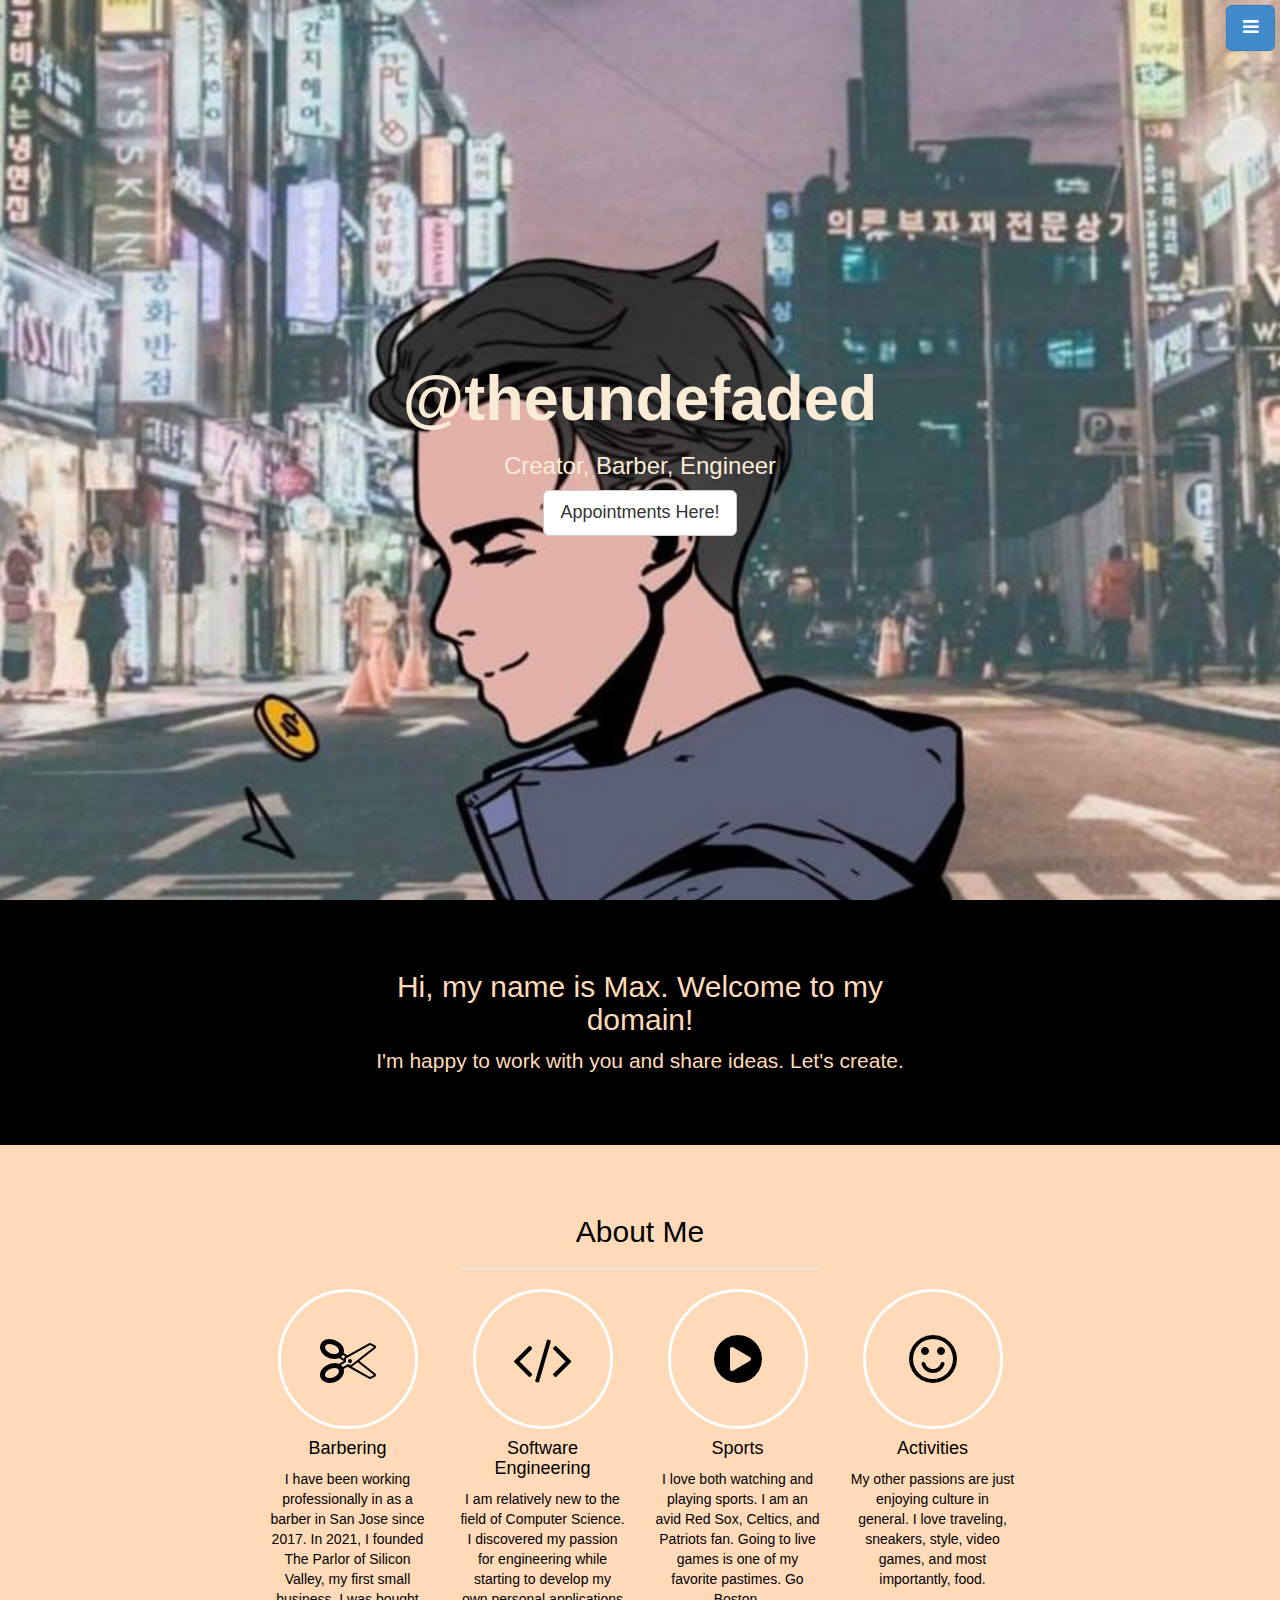
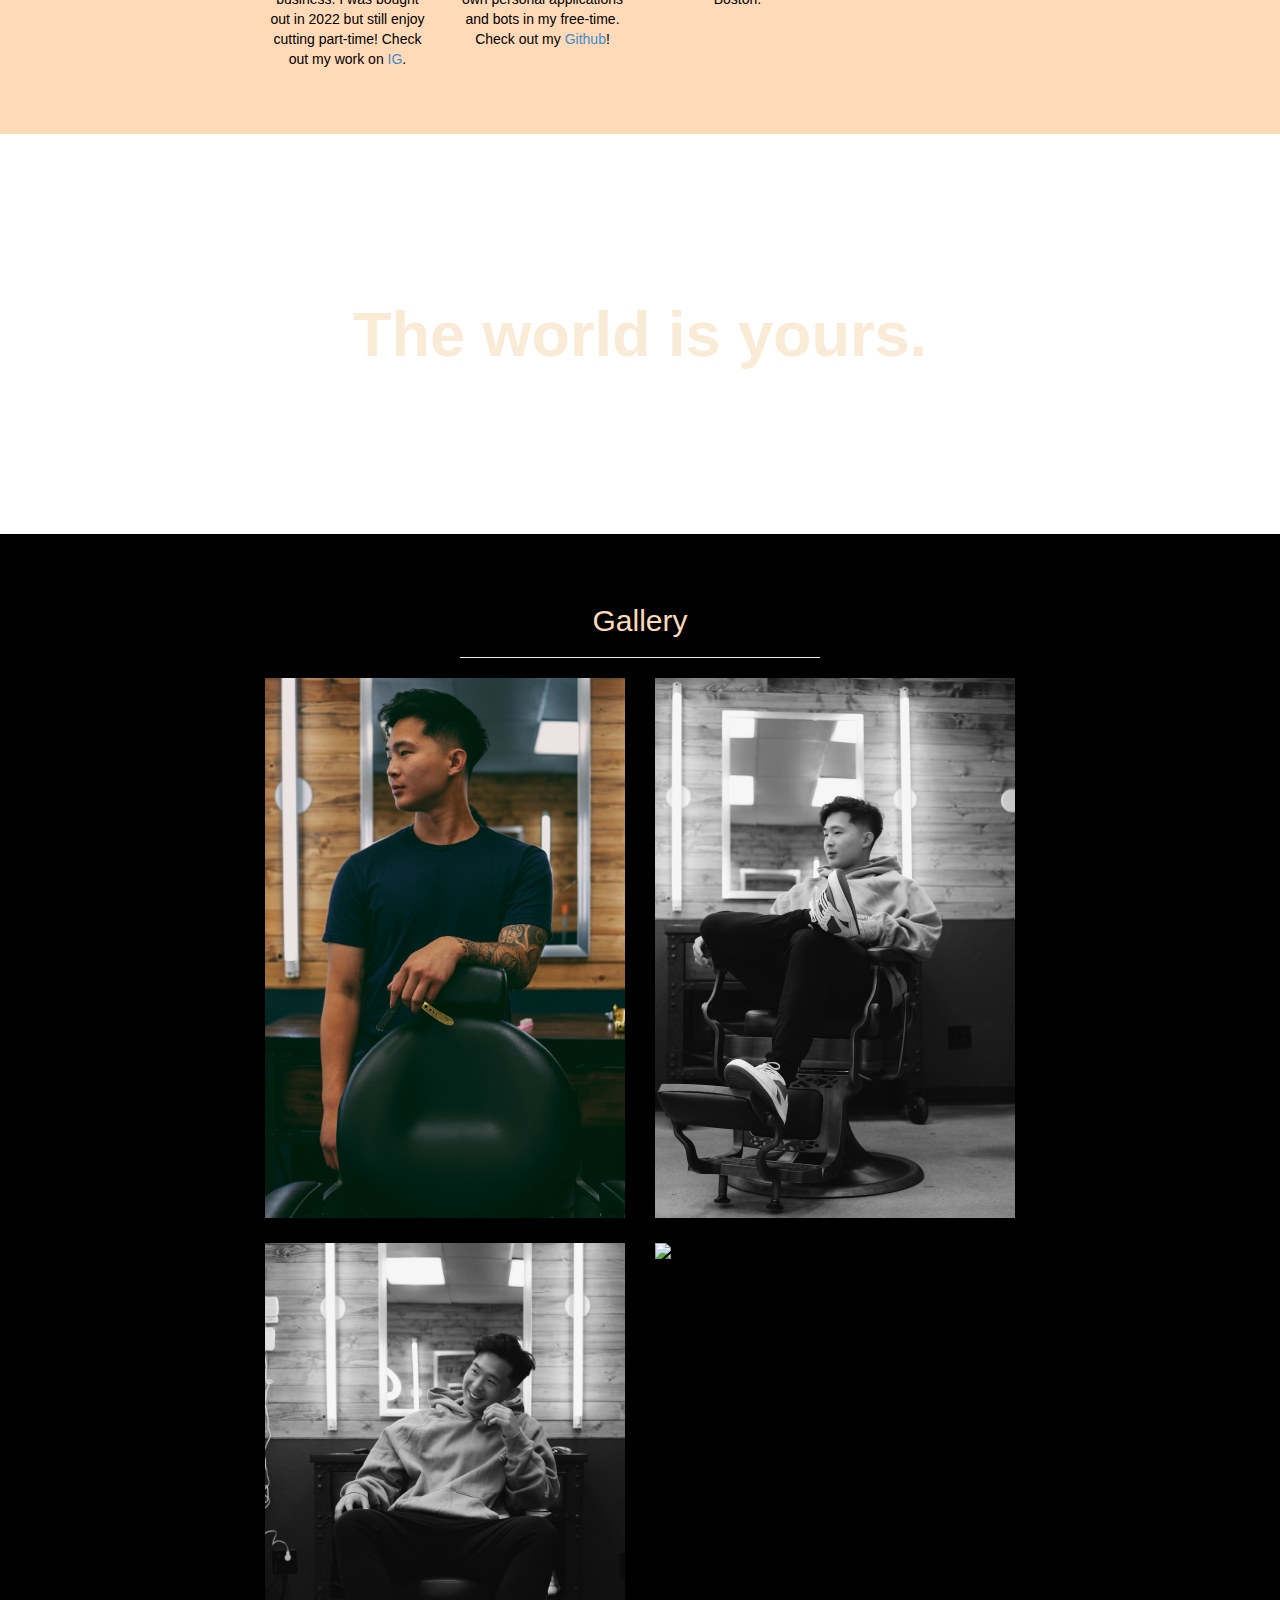
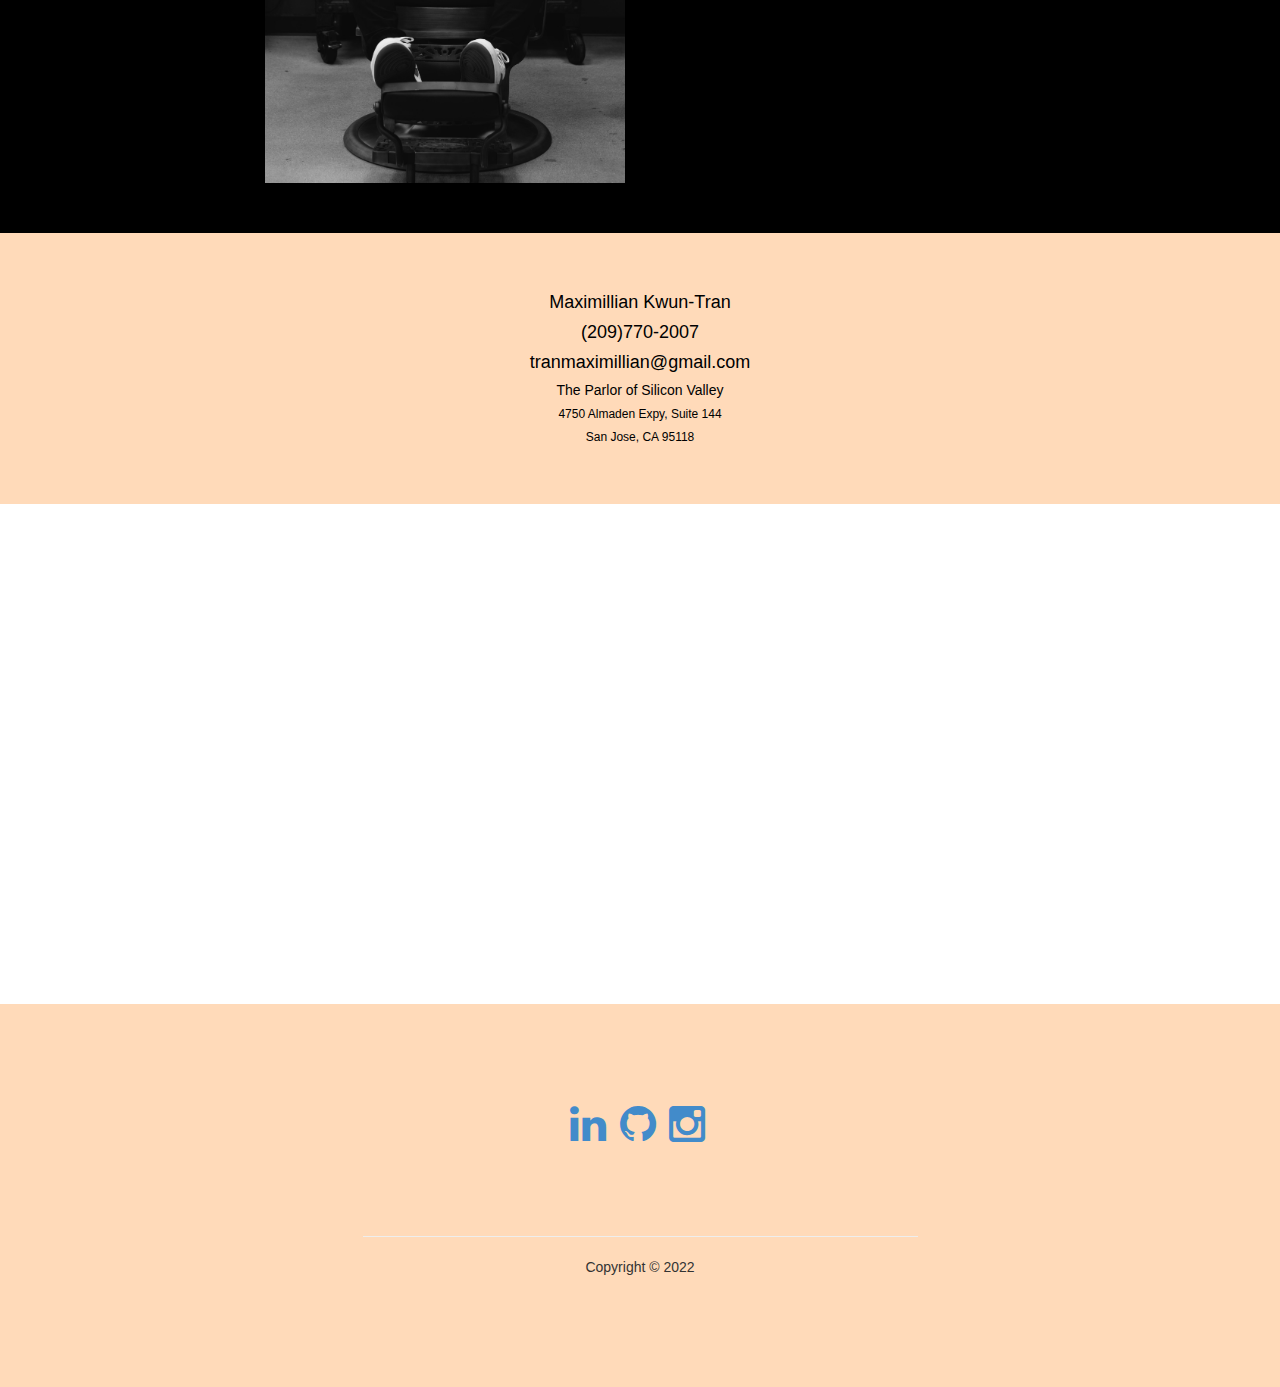
==== index.html @ 1ed0042c "Add files via upload" ====
<!DOCTYPE html>
<html lang="en">
  <head>
    <meta charset="utf-8">
    <meta name="viewport" content="width=device-width, initial-scale=1.0">
    <meta name="description" content="">
    <meta name="author" content="">

    <title>Maximillian Kwun-Tran</title>

    <link href="css/bootstrap.css" rel="stylesheet">
    <link href="css/website.css" rel="stylesheet">
    <link href="font-awesome/css/font-awesome.min.css" rel="stylesheet">

  </head>

  <body>

    <!-- Side Menu -->
    <a id="menu-toggle" href="#" class="btn btn-primary btn-lg toggle"><i class="fa fa-bars"></i></a>
    <div id="sidebar-wrapper">
      <ul class="sidebar-nav">
        <a id="menu-close" href="#" class="btn btn-default btn-lg pull-right toggle"><i class="fa fa-times"></i></a>
        <li class="sidebar-brand"><a href="http://startbootstrap.com">Hello!</a></li>
        <li><a href="#top">Home</a></li>
        <li><a href="#intro">Intro</a></li>
        <li><a href="#about">About Me</a></li>
        <li><a href="#gallery">Gallery</a></li>
        <li><a href="#contact">Contact</a></li>
      </ul>
    </div>
    <!-- /Side Menu -->
  
    <!-- Full Page Image Header Area -->
    <div id="top" class="header">
      <div class="vert-text">
        <h1>@theundefaded</h1>
        <h3> Creator, Barber, Engineer</h3>
        <a href="https://getsqr.co/maximillian-1" class="btn btn-default btn-lg">Appointments Here!</a>
      </div>
    </div>
    <!-- /Full Page Image Header Area -->
  
    <!-- Intro -->
    <div id="intro" class="intro">
      <div class="container">
        <div class="row">
          <div class="col-md-6 col-md-offset-3 text-center">
            <h2>Hi, my name is Max. Welcome to my domain!</h2>
            <p class="lead"> I'm happy to work with you and share ideas. Let's create.</p>
          </div>
        </div>
      </div>
    </div>
    <!-- /Intro -->
  
    <!-- About Me -->
    <div id="about" class="about">
      <div class="container">
        <div class="row">
          <div class="col-md-4 col-md-offset-4 text-center">
            <h2>About Me</h2>
            <hr>
          </div>
        </div>
        <div class="row">
          <div class="col-md-2 col-md-offset-2 text-center">
            <div class="about-item">
              <i class="about-icon fa fa-scissors"></i>
              <h4>Barbering</h4>
              <p>I have been working professionally in as a barber in San Jose since 2017. In 2021, I founded The Parlor of Silicon Valley, my first small business. I was bought out in 2022 but still enjoy cutting part-time! Check out my work on <a href="https://www.instagram.com/theundefaded/">IG</a>.</p>
            </div>
          </div>
          <div class="col-md-2 text-center">
            <div class="about-item">
              <i class="about-icon fa fa-code"></i>
              <h4>Software Engineering</h4>
              <p>I am relatively new to the field of Computer Science. I discovered my passion for engineering while starting to develop my own personal applications and bots in my free-time. Check out my <a href="https://github.com/Max-The-Creator">Github</a>!</p>
            </div>
          </div>
          <div class="col-md-2 text-center">
            <div class="about-item">
              <i class="about-icon fa fa-play-circle"></i>
              <h4>Sports</h4>
              <p>I love both watching and playing sports. I am an avid Red Sox, Celtics, and Patriots fan. Going to live games is one of my favorite pastimes. Go Boston.</p>
            </div>
          </div>
          <div class="col-md-2 text-center">
            <div class="about-item">
              <i class="about-icon fa fa-smile-o"></i>
              <h4>Activities</h4>
              <p>My other passions are just enjoying culture in general. I love traveling, sneakers, style, video games, and most importantly, food.</p>
            </div>
          </div>
        </div>
      </div>
    </div>
    <!-- /About Me -->

    <!-- Callout -->
    <div class="callout">
      <div class="vert-text">
        <h1>The world is yours.</h1>
      </div>
    </div>
    <!-- /Callout -->

    <!-- Gallery -->
    <div id="gallery" class="gallery">
      <div class="container">
        <div class="row">
          <div class="col-md-4 col-md-offset-4 text-center">
            <h2>Gallery</h2>
            <hr>
          </div>
        </div>
        <div class="row">
          <div class="col-md-4 col-md-offset-2 text-center">
            <div class="gallery-item">
              <a href="#"><img class="img-gallery img-responsive" src="img/razor.jpeg"></a>
              <!--<h4>Caption</h4>-->
            </div>
          </div>
          <div class="col-md-4 text-center">
            <div class="portfolio-item">
              <a href="#"><img class="img-gallery img-responsive" src="img/sitting.jpeg"></a>
              <!--<h4>Caption</h4>-->
            </div>
          </div>
        </div>
        <div class="row">
          <div class="col-md-4 col-md-offset-2 text-center">
            <div class="portfolio-item">
              <a href="#"><img class="img-gallery img-responsive" src="img/smile.jpeg"></a>
              <!--<h4>Caption</h4>-->
            </div>
          </div>
          <div class="col-md-4 text-center">
            <div class="portfolio-item">
              <a href="#"><img class="img-gallery img-responsive" src="img/squid.JPG"></a>
              <!--<h4>Caption</h4>-->
            </div>
          </div>
        </div>
      </div>
    </div>
    <!-- /Gallery -->

    <!-- Contact -->
    <div class="call-to-action">
      <div class="container">
        <div class="row">
          <div class="col-md-6 col-md-offset-3 text-center">
            <h4>Maximillian Kwun-Tran</h4>
            <h4>(209)770-2007</h4>
            <h4>tranmaximillian@gmail.com</h4>
            <h5>The Parlor of Silicon Valley</h5>
            <h6>4750 Almaden Expy, Suite 144</h6>
            <h6>San Jose, CA 95118</h6>
          </div>
        </div>
      </div>
    </div>
    <!-- /Contact -->

    <!-- Map -->
    <div id="contact" class="map">
      <iframe width="100%" height="100%" frameborder="0" scrolling="no" marginheight="0" marginwidth="0" src="https://www.google.com/maps/embed?pb=!1m18!1m12!1m3!1d3175.420638681162!2d-121.87779528384414!3d37.261451279856125!2m3!1f0!2f0!3f0!3m2!1i1024!2i768!4f13.1!3m3!1m2!1s0x808e33658d0eb76f%3A0xe7b40022a830b995!2sThe%20Parlor%20of%20Silicon%20Valley!5e0!3m2!1sen!2sus!4v1660631444373!5m2!1sen!2sus"></iframe><br /><small><a href="https://www.google.com/maps/place/The+Parlor+of+Silicon+Valley/@37.2614513,-121.8777953,17z/data=!3m1!4b1!4m5!3m4!1s0x808e33658d0eb76f:0xe7b40022a830b995!8m2!3d37.2613821!4d-121.875598"></a></small></iframe>
    </div>
    <!-- /Map -->
    
    <!-- Footer -->
    <footer>
      <div class="container">
        <div class="row">
          <div class="col-md-6 col-md-offset-3 text-center">
            <ul class="list-inline">
              <li><a href="https://www.linkedin.com/in/maximillian-kwun-tran-850946116/" class="fa fa-linkedin fa-3x"></a></li>
              <li><a href="https://github.com/Max-The-Creator" class="fa fa-github fa-3x"></a></li>
              <li><a href="https://www.instagram.com/theundefaded/" class="fa fa-instagram fa-3x"></a></li>
            </ul>
            <div class="top-scroll">
              <a href="#top"><i class="fa fa-circle-arrow-up scroll fa-4x"></i></a>
            </div>
            <hr>
            <p>Copyright &copy; 2022</p>
          </div>
        </div>
      </div>
    </footer>
    <!-- /Footer -->

    <!-- JavaScript -->
    <script src="js/jquery-1.10.2.js"></script>
    <script src="js/bootstrap.js"></script>

    <!-- Scrolling and Menu -->
    <script>
        $("#menu-close").click(function(e) {
            e.preventDefault();
            $("#sidebar-wrapper").toggleClass("active");
        });
    </script>
    <script>
        $("#menu-toggle").click(function(e) {
            e.preventDefault();
            $("#sidebar-wrapper").toggleClass("active");
        });
    </script>
    <script>
      $(function() {
        $('a[href*=#]:not([href=#])').click(function() {
          if (location.pathname.replace(/^\//,'') == this.pathname.replace(/^\//,'') 
            || location.hostname == this.hostname) {

            var target = $(this.hash);
            target = target.length ? target : $('[name=' + this.hash.slice(1) +']');
            if (target.length) {
              $('html,body').animate({
                scrollTop: target.offset().top
              }, 1000);
              return false;
            }
          }
        });
      });
    </script>

  </body>

</html>
---- css/website.css ----
/* Global Styles */

html,
body {
  height: 100%;
  width: 100%;
}

.vert-text {
  display: table-cell;
  vertical-align: middle;
  text-align: center;
  color: antiquewhite;
}

.vert-text h1 {
  padding: 0;
  margin: 0;
  font-size: 4.5em;
  font-weight: 700;
  color: antiquewhite;
}

/* Side Menu */

#sidebar-wrapper {
  margin-right: -250px;
  right: 0;
  width: 250px;
  background: #000;
  position: fixed;
  height: 100%;
  overflow-y: auto;
  z-index: 1000;
  -webkit-transition: all 0.4s ease 0s;
  -moz-transition: all 0.4s ease 0s;
  -ms-transition: all 0.4s ease 0s;
  -o-transition: all 0.4s ease 0s;
  transition: all 0.4s ease 0s;
}

.sidebar-nav {
  position: absolute;
  top: 0;
  width: 250px;
  list-style: none;
  margin: 0;
  padding: 0;
}

.sidebar-nav li {
  line-height: 40px;
  text-indent: 20px;
}

.sidebar-nav li a {
  color: #999999;
  display: block;
  text-decoration: none;
}

.sidebar-nav li a:hover {
  color: #fff;
  background: peachpuff;
  text-decoration: none;
}

.sidebar-nav li a:active,
.sidebar-nav li a:focus {
  text-decoration: none;
}

.sidebar-nav > .sidebar-brand {
  height: 55px;
  line-height: 55px;
  font-size: 18px;
}

.sidebar-nav > .sidebar-brand a {
  color: #999999;
}

.sidebar-nav > .sidebar-brand a:hover {
  color: #fff;
  background: none;
}

#menu-toggle {
  top: 0;
  right: 0;
  position: fixed;
  z-index: 1;
}

#sidebar-wrapper.active {
  right: 250px;
  width: 250px;
  -webkit-transition: all 0.4s ease 0s;
  -moz-transition: all 0.4s ease 0s;
  -ms-transition: all 0.4s ease 0s;
  -o-transition: all 0.4s ease 0s;
  transition: all 0.4s ease 0s;
}

.toggle {
  margin: 5px 5px 0 0;
}

/* Full Page Image Header Area */

.header {
  display: table;
  height: 100%;
  width: 100%;
  position: relative;
  background: url('../img/azuki.JPG') no-repeat center center fixed; 
  -webkit-background-size: cover;
  -moz-background-size: cover;
  -o-background-size: cover;
  background-size: cover;
}

/* Intro */

.intro {
  padding: 50px 0;
  background-color: #000;
  color: peachpuff;
}

/* About Me */

.about {
  background: peachpuff;
  padding: 50px 0;
  color: black;
}

.about-item {
  margin-bottom: 15px;
}

i.about-icon {
  border: 3px solid #ffffff;
  border-radius: 50%;
  display: inline-block;
  font-size: 56px;
  width: 140px;
  height: 140px;
  line-height: 136px;
  vertical-align: middle; 
  text-align: center;
}

/* Callout */

.callout {
  color: #ffffff;
  display: table;
  height: 400px;
  width: 100%;
  background: url(../img/hand.jpg) no-repeat center center fixed; 
  -webkit-background-size: cover;
  -moz-background-size: cover;
  -o-background-size: cover;
  background-size: cover;
}

/* Gallery */

.gallery {
  padding: 50px 0;
  background-color: black;
  color: peachpuff;
}

.gallery-item {
  margin-bottom: 25px;
}

.gallery-portfolio {
  margin: 0 auto;
}


/* Call to Action */

.call-to-action {
  color: black;
  background: peachpuff;
  padding: 50px 0;
}

.call-to-action .btn {
  margin: 10px;
}

/* Map */

.map {
  height: 500px;
}

/* Footer */

footer {
  padding: 100px 0;
  background-color: peachpuff;
}

.top-scroll {
  margin-top: 50px;
}

.top-scroll a {
  text-decoration: none;
  color: inherit;
}

i.scroll {
  color: #333333;
}

i.scroll:hover {
  color: #0a5175;
}
/* Responsive */

@media (max-width: 768px) {
	
  .header {
	background: url('../img/azuki.JPG') no-repeat center center scroll; 
  }

  .callout {
	background: url(../img/hand.jpg) no-repeat center center scroll; 
  }

  .map {
	height: 75%;
  }

}
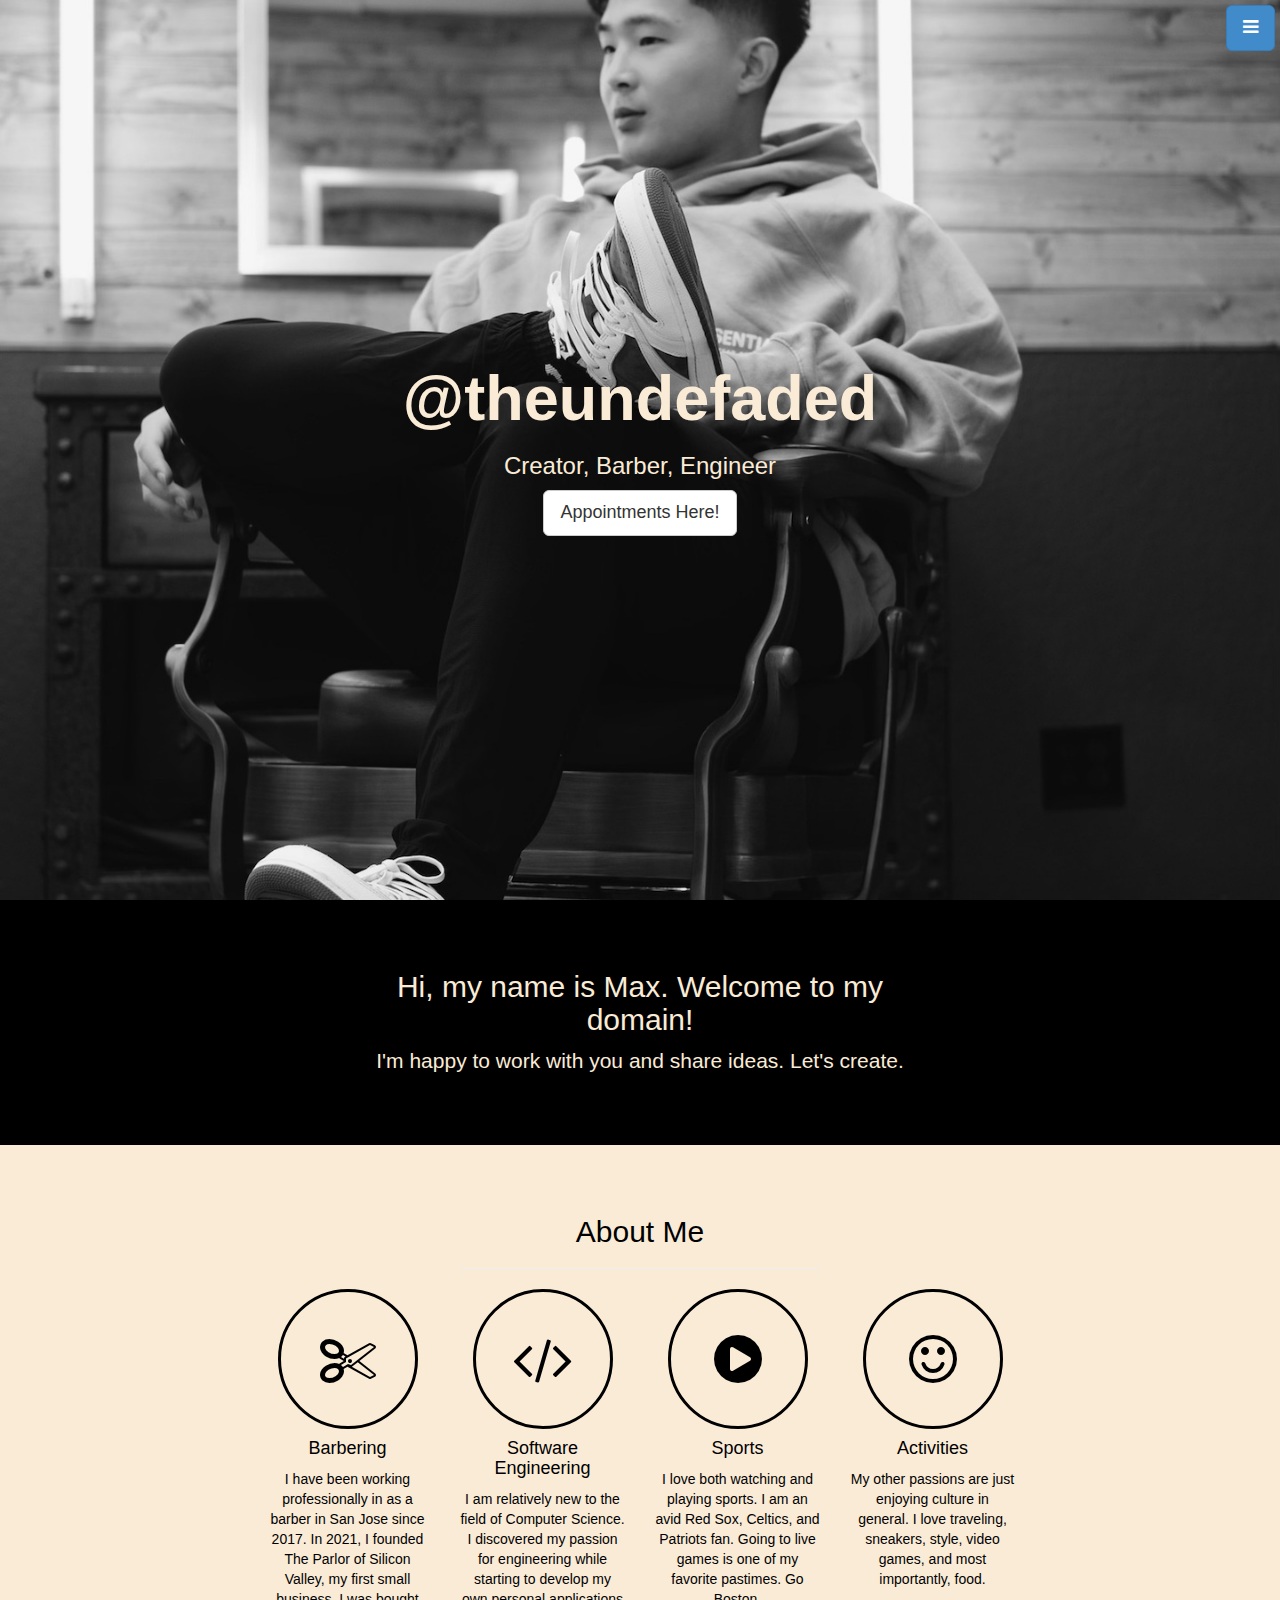
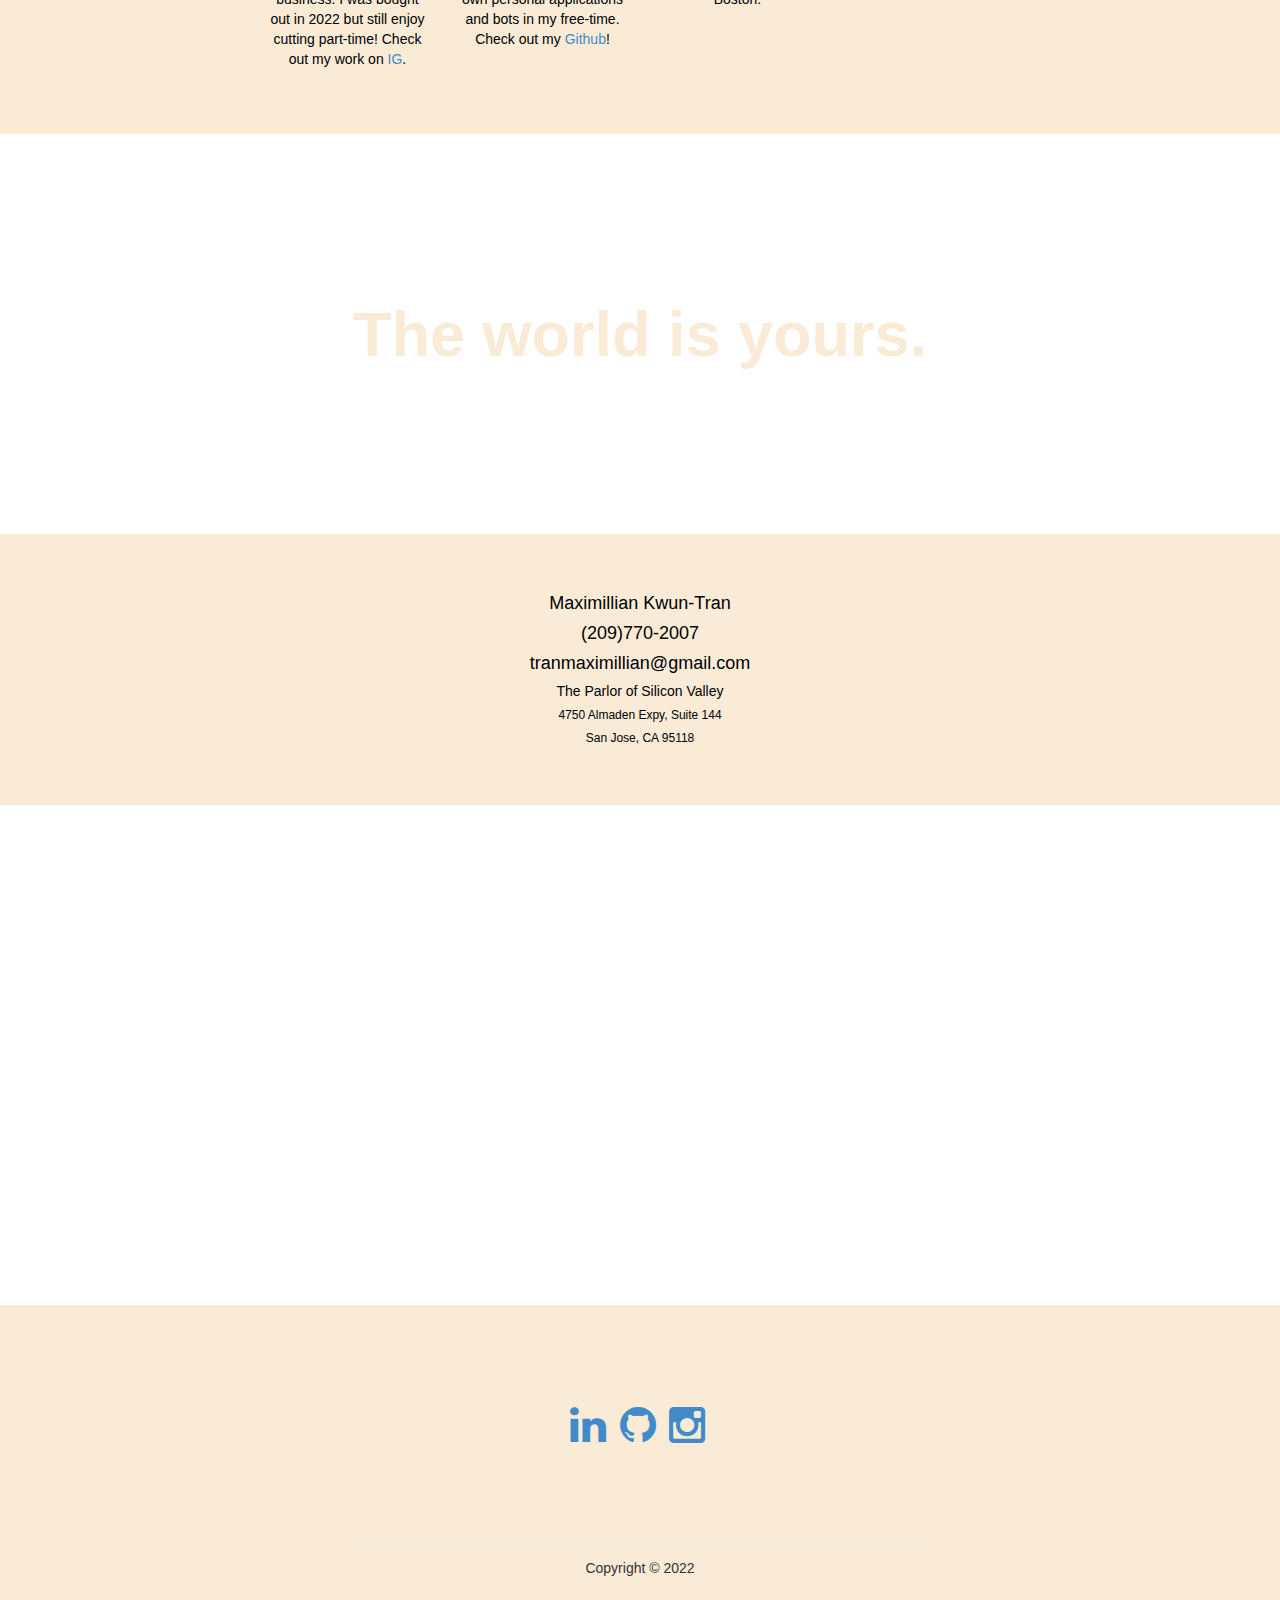
==== commit 44ebb174: "Edit" ====
--- a/index.html
+++ b/index.html
@@ -25,7 +25,6 @@
         <li><a href="#top">Home</a></li>
         <li><a href="#intro">Intro</a></li>
         <li><a href="#about">About Me</a></li>
-        <li><a href="#gallery">Gallery</a></li>
         <li><a href="#contact">Contact</a></li>
       </ul>
     </div>
@@ -104,47 +103,6 @@
       </div>
     </div>
     <!-- /Callout -->
-
-    <!-- Gallery -->
-    <div id="gallery" class="gallery">
-      <div class="container">
-        <div class="row">
-          <div class="col-md-4 col-md-offset-4 text-center">
-            <h2>Gallery</h2>
-            <hr>
-          </div>
-        </div>
-        <div class="row">
-          <div class="col-md-4 col-md-offset-2 text-center">
-            <div class="gallery-item">
-              <a href="#"><img class="img-gallery img-responsive" src="img/razor.jpeg"></a>
-              <!--<h4>Caption</h4>-->
-            </div>
-          </div>
-          <div class="col-md-4 text-center">
-            <div class="portfolio-item">
-              <a href="#"><img class="img-gallery img-responsive" src="img/sitting.jpeg"></a>
-              <!--<h4>Caption</h4>-->
-            </div>
-          </div>
-        </div>
-        <div class="row">
-          <div class="col-md-4 col-md-offset-2 text-center">
-            <div class="portfolio-item">
-              <a href="#"><img class="img-gallery img-responsive" src="img/smile.jpeg"></a>
-              <!--<h4>Caption</h4>-->
-            </div>
-          </div>
-          <div class="col-md-4 text-center">
-            <div class="portfolio-item">
-              <a href="#"><img class="img-gallery img-responsive" src="img/squid.JPG"></a>
-              <!--<h4>Caption</h4>-->
-            </div>
-          </div>
-        </div>
-      </div>
-    </div>
-    <!-- /Gallery -->
 
     <!-- Contact -->
     <div class="call-to-action">
--- a/css/website.css
+++ b/css/website.css
@@ -61,7 +61,7 @@
 
 .sidebar-nav li a:hover {
   color: #fff;
-  background: peachpuff;
+  background: antiquewhite;
   text-decoration: none;
 }
 
@@ -113,7 +113,7 @@
   height: 100%;
   width: 100%;
   position: relative;
-  background: url('../img/azuki.JPG') no-repeat center center fixed; 
+  background: url('../img/sitting.jpeg') no-repeat center center fixed; 
   -webkit-background-size: cover;
   -moz-background-size: cover;
   -o-background-size: cover;
@@ -125,13 +125,13 @@
 .intro {
   padding: 50px 0;
   background-color: #000;
-  color: peachpuff;
+  color: antiquewhite;
 }
 
 /* About Me */
 
 .about {
-  background: peachpuff;
+  background: antiquewhite;
   padding: 50px 0;
   color: black;
 }
@@ -141,7 +141,7 @@
 }
 
 i.about-icon {
-  border: 3px solid #ffffff;
+  border: 3px solid black;
   border-radius: 50%;
   display: inline-block;
   font-size: 56px;
@@ -166,28 +166,12 @@
   background-size: cover;
 }
 
-/* Gallery */
-
-.gallery {
-  padding: 50px 0;
-  background-color: black;
-  color: peachpuff;
-}
-
-.gallery-item {
-  margin-bottom: 25px;
-}
-
-.gallery-portfolio {
-  margin: 0 auto;
-}
-
 
 /* Call to Action */
 
 .call-to-action {
   color: black;
-  background: peachpuff;
+  background: antiquewhite;
   padding: 50px 0;
 }
 
@@ -205,7 +189,7 @@
 
 footer {
   padding: 100px 0;
-  background-color: peachpuff;
+  background-color: antiquewhite;
 }
 
 .top-scroll {
@@ -229,7 +213,7 @@
 @media (max-width: 768px) {
 	
   .header {
-	background: url('../img/azuki.JPG') no-repeat center center scroll; 
+	background: url('../img/sitting.jpeg') no-repeat center center scroll; 
   }
 
   .callout {
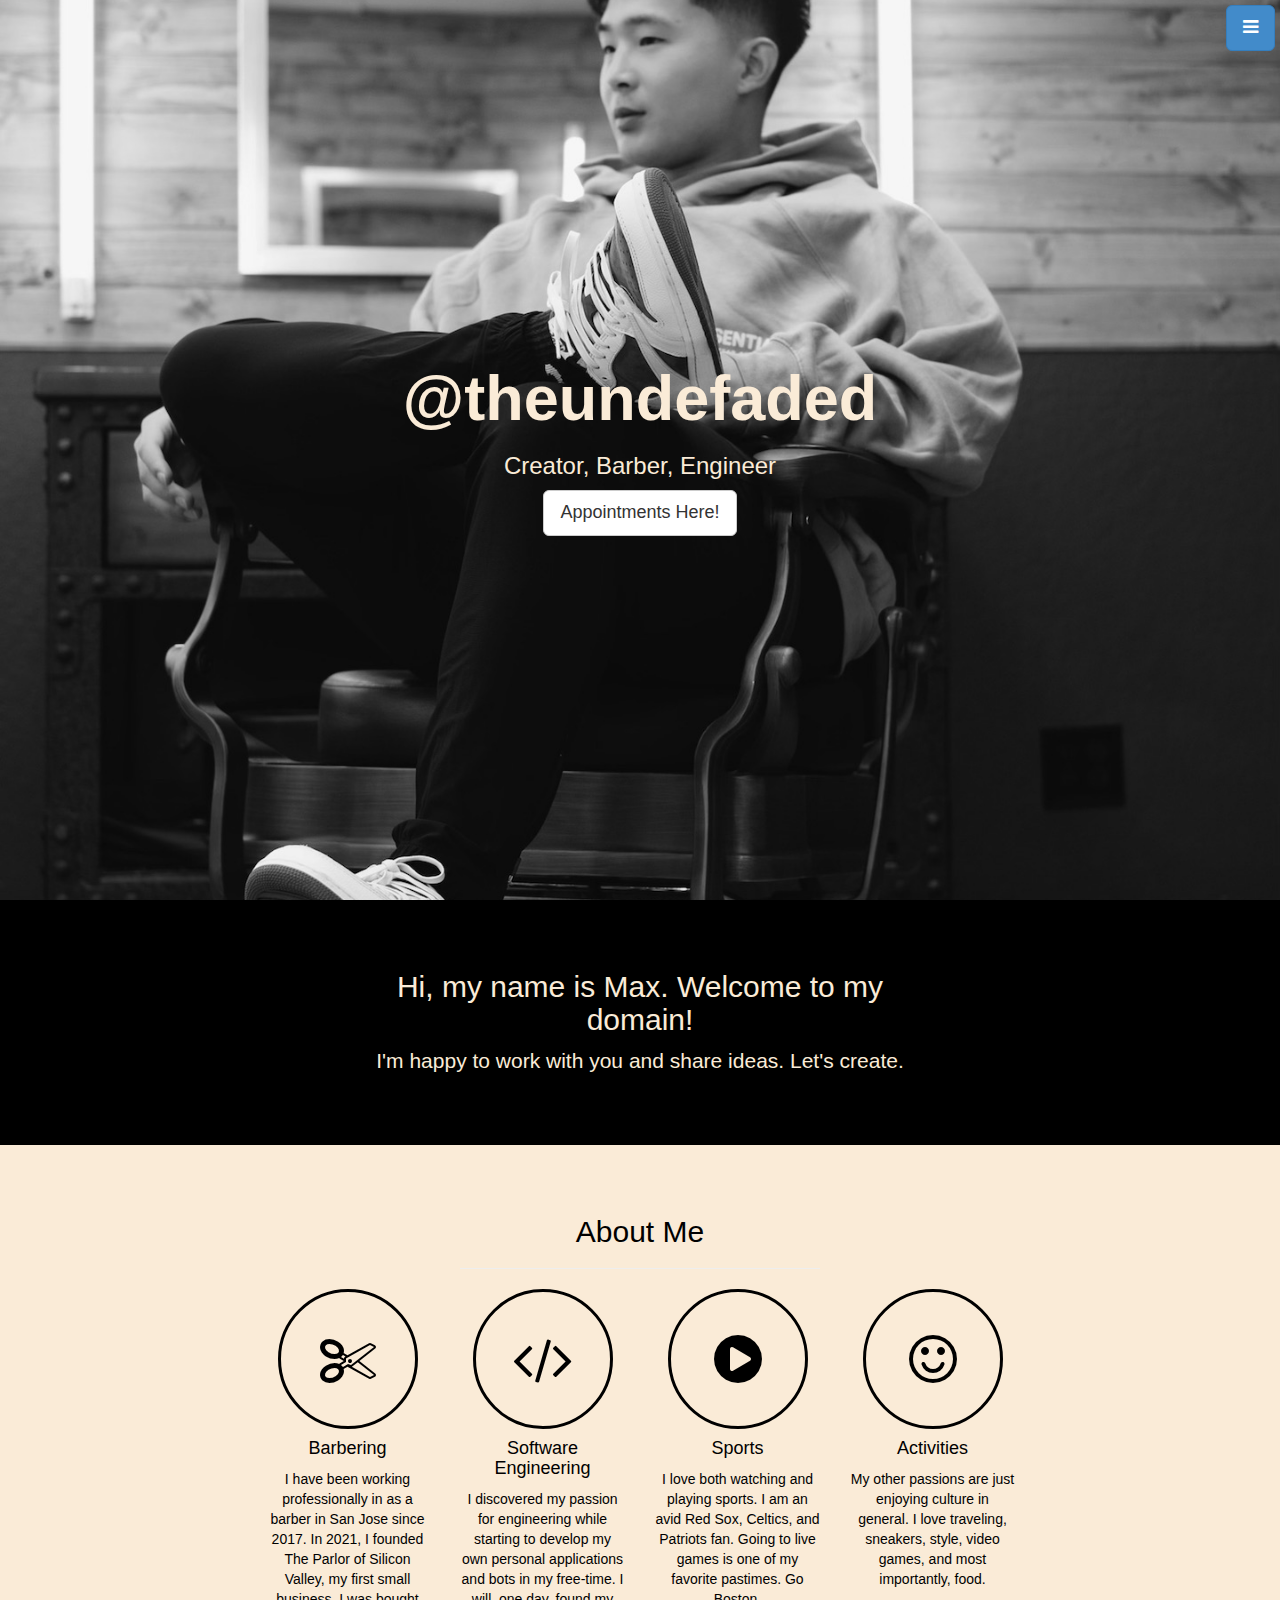
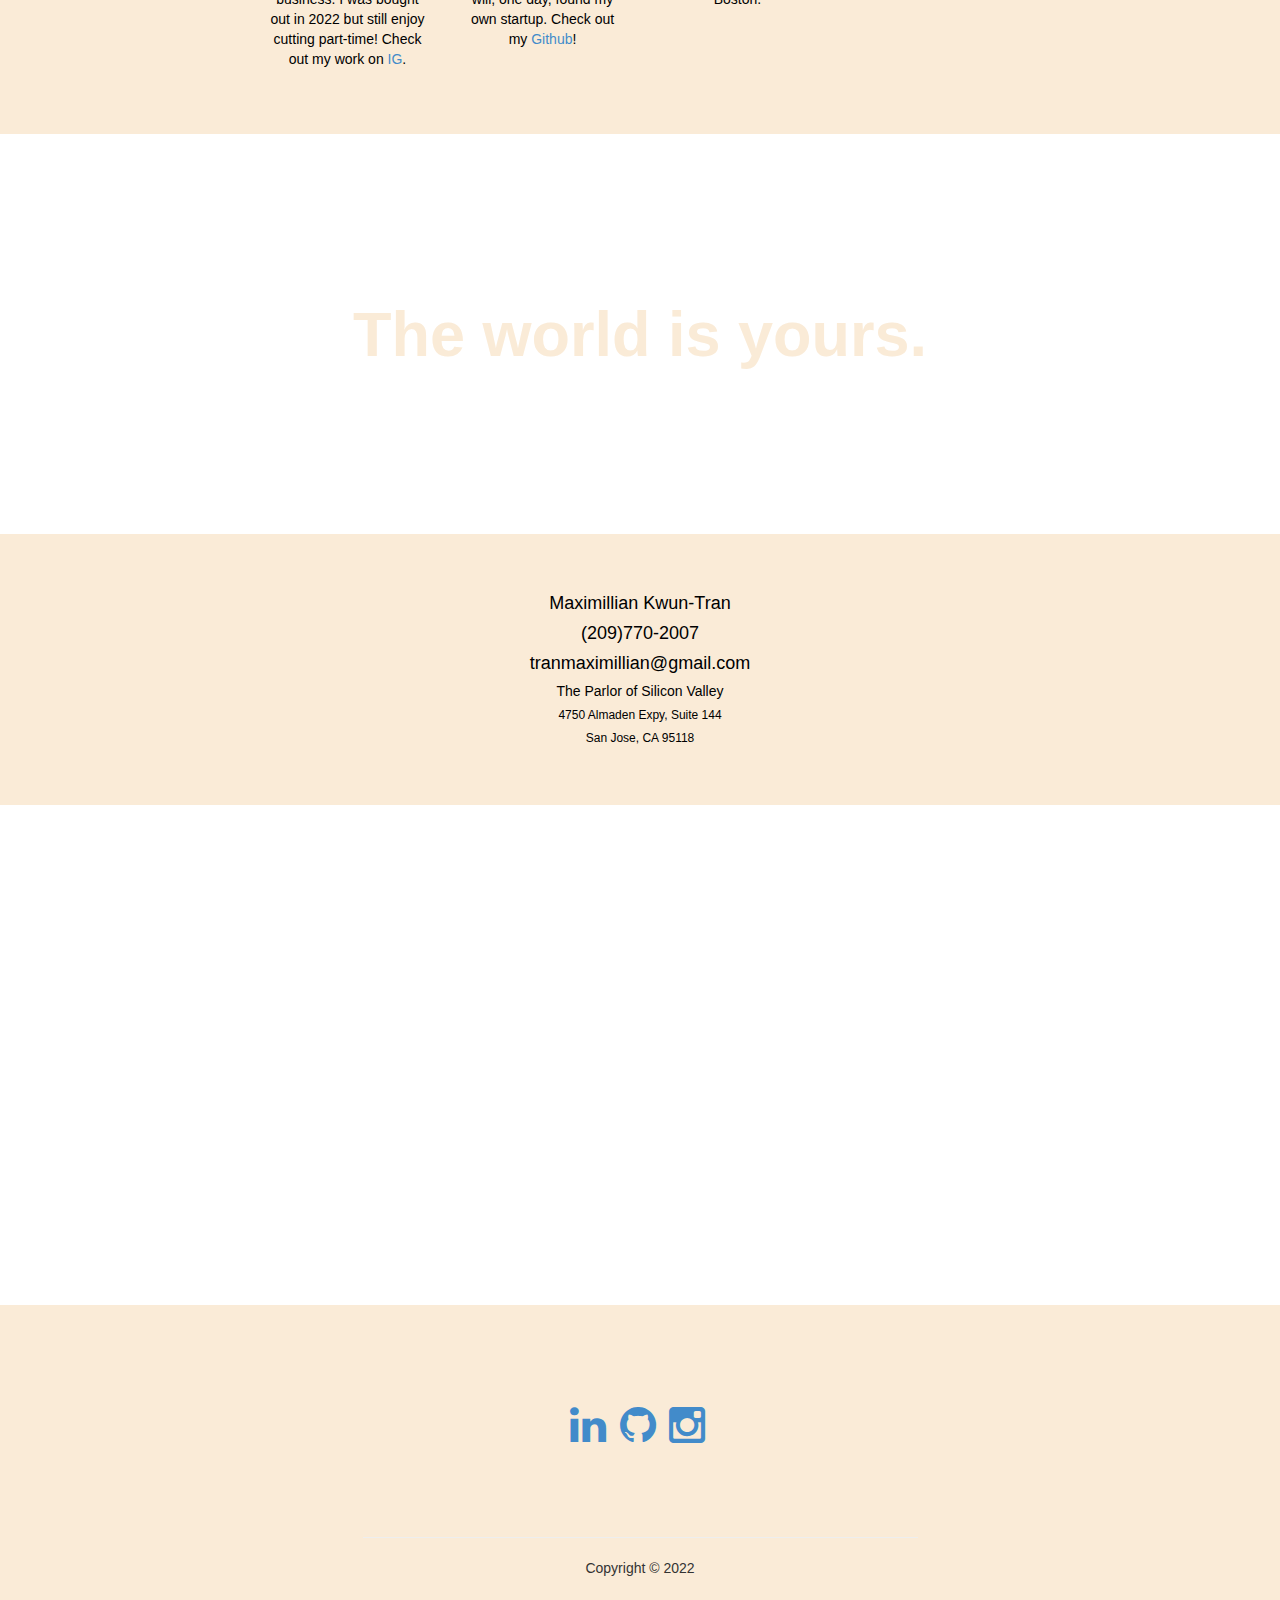
==== commit eb43c2e8: "Initial" ====
--- a/index.html
+++ b/index.html
@@ -6,7 +6,7 @@
     <meta name="description" content="">
     <meta name="author" content="">
 
-    <title>Maximillian Kwun-Tran</title>
+    <title>Max The Creator</title>
 
     <link href="css/bootstrap.css" rel="stylesheet">
     <link href="css/website.css" rel="stylesheet">
@@ -74,7 +74,7 @@
             <div class="about-item">
               <i class="about-icon fa fa-code"></i>
               <h4>Software Engineering</h4>
-              <p>I am relatively new to the field of Computer Science. I discovered my passion for engineering while starting to develop my own personal applications and bots in my free-time. Check out my <a href="https://github.com/Max-The-Creator">Github</a>!</p>
+              <p>I discovered my passion for engineering while starting to develop my own personal applications and bots in my free-time. I will, one day, found my own startup. Check out my <a href="https://github.com/Max-The-Creator">Github</a>!</p>
             </div>
           </div>
           <div class="col-md-2 text-center">
--- a/css/website.css
+++ b/css/website.css
@@ -213,11 +213,16 @@
 @media (max-width: 768px) {
 	
   .header {
-	background: url('../img/sitting.jpeg') no-repeat center center scroll; 
+	background: url('../img/sitting.jpeg') no-repeat center center scroll;
+  width: 200px;
+  }
+
+  .vert-text  {
+  font-size: 89%;
   }
 
   .callout {
-	background: url(../img/hand.jpg) no-repeat center center scroll; 
+	background: url(../img/hand.jpg) no-repeat center center scroll;
   }
 
   .map {
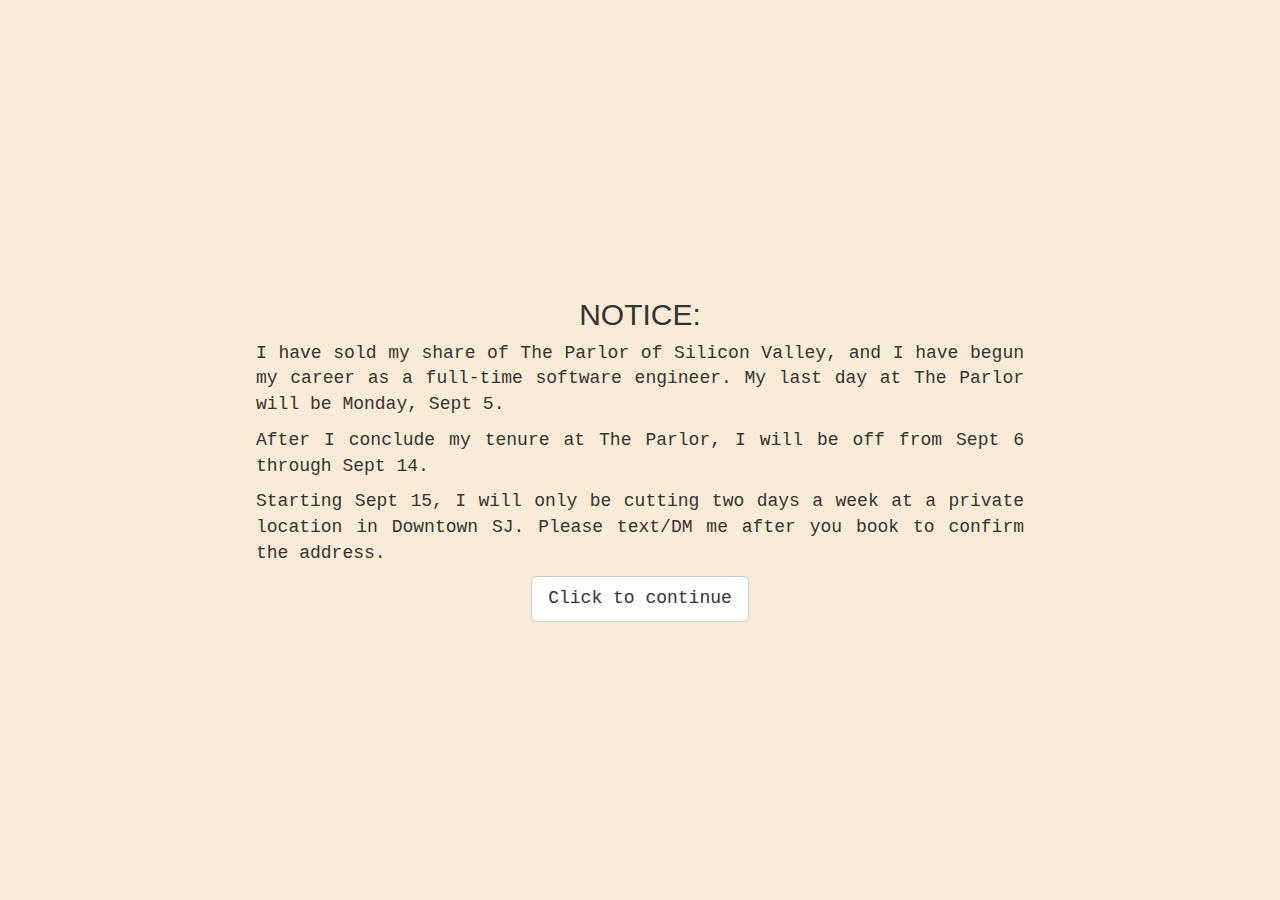
==== commit 76d2175a: "Page switch" ====
--- a/index.html
+++ b/index.html
@@ -6,184 +6,38 @@
     <meta name="description" content="">
     <meta name="author" content="">
 
-    <title>Max The Creator</title>
+    <title>Notice</title>
 
+    <link href="css/responsive-notice.css" rel="stylesheet">
     <link href="css/bootstrap.css" rel="stylesheet">
     <link href="css/website.css" rel="stylesheet">
     <link href="font-awesome/css/font-awesome.min.css" rel="stylesheet">
 
   </head>
 
-  <body>
-
-    <!-- Side Menu -->
-    <a id="menu-toggle" href="#" class="btn btn-primary btn-lg toggle"><i class="fa fa-bars"></i></a>
-    <div id="sidebar-wrapper">
-      <ul class="sidebar-nav">
-        <a id="menu-close" href="#" class="btn btn-default btn-lg pull-right toggle"><i class="fa fa-times"></i></a>
-        <li class="sidebar-brand"><a href="http://startbootstrap.com">Hello!</a></li>
-        <li><a href="#top">Home</a></li>
-        <li><a href="#intro">Intro</a></li>
-        <li><a href="#about">About Me</a></li>
-        <li><a href="#contact">Contact</a></li>
-      </ul>
+  <body style="background-color:antiquewhite;">
+    <div>
+      <h2>
+        NOTICE:
+      </h2>
+      <p>
+          I have sold my share of The Parlor of Silicon Valley,
+          and I have begun my career as a full-time software engineer. My last day
+          at The Parlor will be Monday, Sept 5.
+      </p>
+      <p>
+          After I conclude my tenure at The Parlor, I will be off from Sept 6 through Sept 14.
+      </p>
+      <p>
+        Starting Sept 15, I will only be cutting two days a week at a private location in Downtown SJ.
+        Please text/DM me after you book to confirm the address. 
+      </p>
+      <a style="text-align: center;" href="appointment.html" class="btn btn-default btn-lg">Click to continue</a>
     </div>
-    <!-- /Side Menu -->
-  
-    <!-- Full Page Image Header Area -->
-    <div id="top" class="header">
-      <div class="vert-text">
-        <h1>@theundefaded</h1>
-        <h3> Creator, Barber, Engineer</h3>
-        <a href="https://getsqr.co/maximillian-1" class="btn btn-default btn-lg">Appointments Here!</a>
-      </div>
-    </div>
-    <!-- /Full Page Image Header Area -->
-  
-    <!-- Intro -->
-    <div id="intro" class="intro">
-      <div class="container">
-        <div class="row">
-          <div class="col-md-6 col-md-offset-3 text-center">
-            <h2>Hi, my name is Max. Welcome to my domain!</h2>
-            <p class="lead"> I'm happy to work with you and share ideas. Let's create.</p>
-          </div>
-        </div>
-      </div>
-    </div>
-    <!-- /Intro -->
-  
-    <!-- About Me -->
-    <div id="about" class="about">
-      <div class="container">
-        <div class="row">
-          <div class="col-md-4 col-md-offset-4 text-center">
-            <h2>About Me</h2>
-            <hr>
-          </div>
-        </div>
-        <div class="row">
-          <div class="col-md-2 col-md-offset-2 text-center">
-            <div class="about-item">
-              <i class="about-icon fa fa-scissors"></i>
-              <h4>Barbering</h4>
-              <p>I have been working professionally in as a barber in San Jose since 2017. In 2021, I founded The Parlor of Silicon Valley, my first small business. I was bought out in 2022 but still enjoy cutting part-time! Check out my work on <a href="https://www.instagram.com/theundefaded/">IG</a>.</p>
-            </div>
-          </div>
-          <div class="col-md-2 text-center">
-            <div class="about-item">
-              <i class="about-icon fa fa-code"></i>
-              <h4>Software Engineering</h4>
-              <p>I discovered my passion for engineering while starting to develop my own personal applications and bots in my free-time. I will, one day, found my own startup. Check out my <a href="https://github.com/Max-The-Creator">Github</a>!</p>
-            </div>
-          </div>
-          <div class="col-md-2 text-center">
-            <div class="about-item">
-              <i class="about-icon fa fa-play-circle"></i>
-              <h4>Sports</h4>
-              <p>I love both watching and playing sports. I am an avid Red Sox, Celtics, and Patriots fan. Going to live games is one of my favorite pastimes. Go Boston.</p>
-            </div>
-          </div>
-          <div class="col-md-2 text-center">
-            <div class="about-item">
-              <i class="about-icon fa fa-smile-o"></i>
-              <h4>Activities</h4>
-              <p>My other passions are just enjoying culture in general. I love traveling, sneakers, style, video games, and most importantly, food.</p>
-            </div>
-          </div>
-        </div>
-      </div>
-    </div>
-    <!-- /About Me -->
-
-    <!-- Callout -->
-    <div class="callout">
-      <div class="vert-text">
-        <h1>The world is yours.</h1>
-      </div>
-    </div>
-    <!-- /Callout -->
-
-    <!-- Contact -->
-    <div class="call-to-action">
-      <div class="container">
-        <div class="row">
-          <div class="col-md-6 col-md-offset-3 text-center">
-            <h4>Maximillian Kwun-Tran</h4>
-            <h4>(209)770-2007</h4>
-            <h4>tranmaximillian@gmail.com</h4>
-            <h5>The Parlor of Silicon Valley</h5>
-            <h6>4750 Almaden Expy, Suite 144</h6>
-            <h6>San Jose, CA 95118</h6>
-          </div>
-        </div>
-      </div>
-    </div>
-    <!-- /Contact -->
-
-    <!-- Map -->
-    <div id="contact" class="map">
-      <iframe width="100%" height="100%" frameborder="0" scrolling="no" marginheight="0" marginwidth="0" src="https://www.google.com/maps/embed?pb=!1m18!1m12!1m3!1d3175.420638681162!2d-121.87779528384414!3d37.261451279856125!2m3!1f0!2f0!3f0!3m2!1i1024!2i768!4f13.1!3m3!1m2!1s0x808e33658d0eb76f%3A0xe7b40022a830b995!2sThe%20Parlor%20of%20Silicon%20Valley!5e0!3m2!1sen!2sus!4v1660631444373!5m2!1sen!2sus"></iframe><br /><small><a href="https://www.google.com/maps/place/The+Parlor+of+Silicon+Valley/@37.2614513,-121.8777953,17z/data=!3m1!4b1!4m5!3m4!1s0x808e33658d0eb76f:0xe7b40022a830b995!8m2!3d37.2613821!4d-121.875598"></a></small></iframe>
-    </div>
-    <!-- /Map -->
-    
-    <!-- Footer -->
-    <footer>
-      <div class="container">
-        <div class="row">
-          <div class="col-md-6 col-md-offset-3 text-center">
-            <ul class="list-inline">
-              <li><a href="https://www.linkedin.com/in/maximillian-kwun-tran-850946116/" class="fa fa-linkedin fa-3x"></a></li>
-              <li><a href="https://github.com/Max-The-Creator" class="fa fa-github fa-3x"></a></li>
-              <li><a href="https://www.instagram.com/theundefaded/" class="fa fa-instagram fa-3x"></a></li>
-            </ul>
-            <div class="top-scroll">
-              <a href="#top"><i class="fa fa-circle-arrow-up scroll fa-4x"></i></a>
-            </div>
-            <hr>
-            <p>Copyright &copy; 2022</p>
-          </div>
-        </div>
-      </div>
-    </footer>
-    <!-- /Footer -->
-
-    <!-- JavaScript -->
-    <script src="js/jquery-1.10.2.js"></script>
-    <script src="js/bootstrap.js"></script>
-
-    <!-- Scrolling and Menu -->
-    <script>
-        $("#menu-close").click(function(e) {
-            e.preventDefault();
-            $("#sidebar-wrapper").toggleClass("active");
-        });
-    </script>
-    <script>
-        $("#menu-toggle").click(function(e) {
-            e.preventDefault();
-            $("#sidebar-wrapper").toggleClass("active");
-        });
-    </script>
-    <script>
-      $(function() {
-        $('a[href*=#]:not([href=#])').click(function() {
-          if (location.pathname.replace(/^\//,'') == this.pathname.replace(/^\//,'') 
-            || location.hostname == this.hostname) {
-
-            var target = $(this.hash);
-            target = target.length ? target : $('[name=' + this.hash.slice(1) +']');
-            if (target.length) {
-              $('html,body').animate({
-                scrollTop: target.offset().top
-              }, 1000);
-              return false;
-            }
-          }
-        });
-      });
-    </script>
-
   </body>
 
-</html>+
+
+
+
+  </html>--- a/css/responsive-notice.css
+++ b/css/responsive-notice.css
@@ -0,0 +1,48 @@
+/* Global */
+
+
+body {
+    font-family: 'Courier New', Courier, monospace;
+    display: flex;
+    justify-content: center;
+    align-items: center;
+    text-align: center;
+}
+
+div {
+    font-family: 'Courier New', Courier, monospace;
+    font-size: large;
+    padding: 20%;
+}
+
+p {
+    text-align: justify;
+}
+
+/* Responsive */
+
+@media (max-width: 768px) {
+	
+    body {
+        margin: 0;
+        padding: 0;
+        background: antiquewhite;
+    }
+
+    div{
+        padding: 30px;
+        color: black;
+        font-family: 'Courier New', Courier, monospace;
+
+    }
+
+    h2{
+        text-align: center;
+        font-size: 7vw;
+    }
+
+    p{
+        text-align: justify;
+        font-size: 4vw;
+    }
+  }--- a/css/website.css
+++ b/css/website.css
@@ -212,13 +212,13 @@
 
 @media (max-width: 768px) {
 	
+
   .header {
 	background: url('../img/sitting.jpeg') no-repeat center center scroll;
-  width: 200px;
   }
 
   .vert-text  {
-  font-size: 89%;
+  font-size: 60%;
   }
 
   .callout {
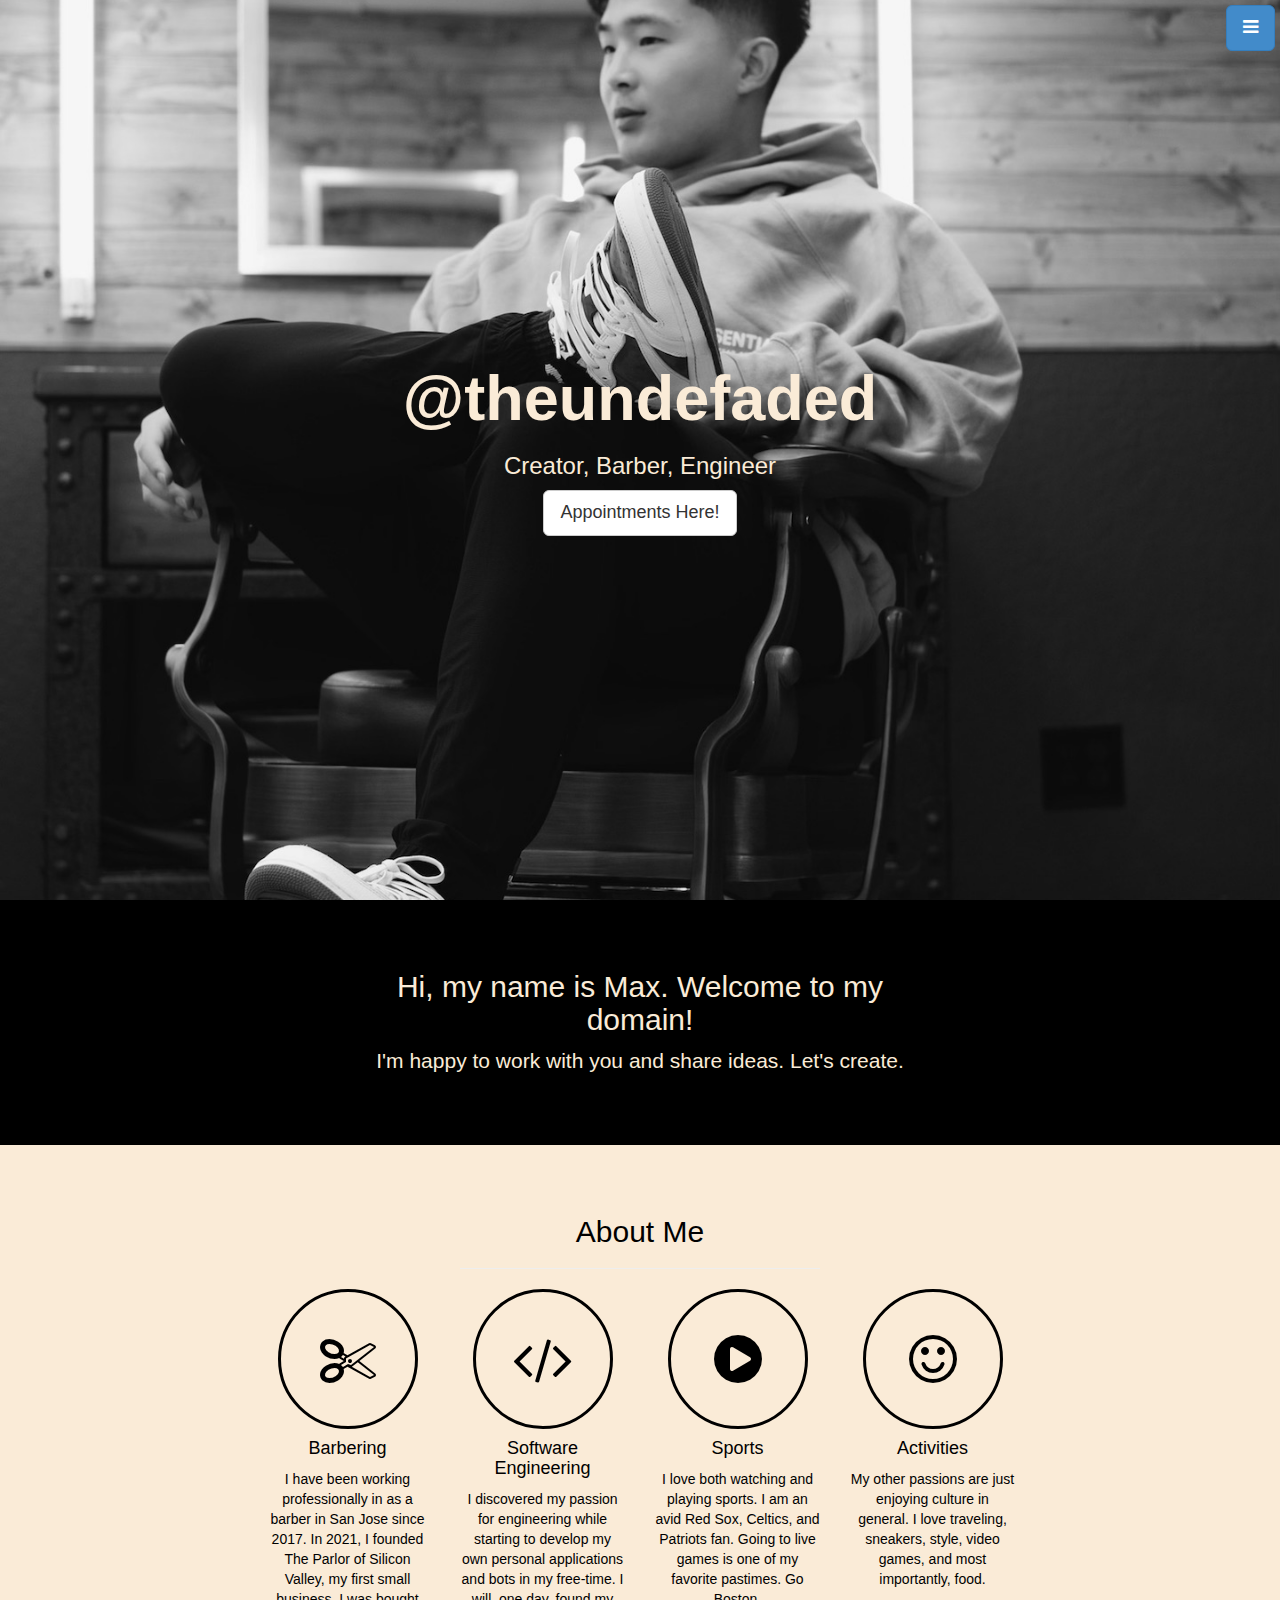
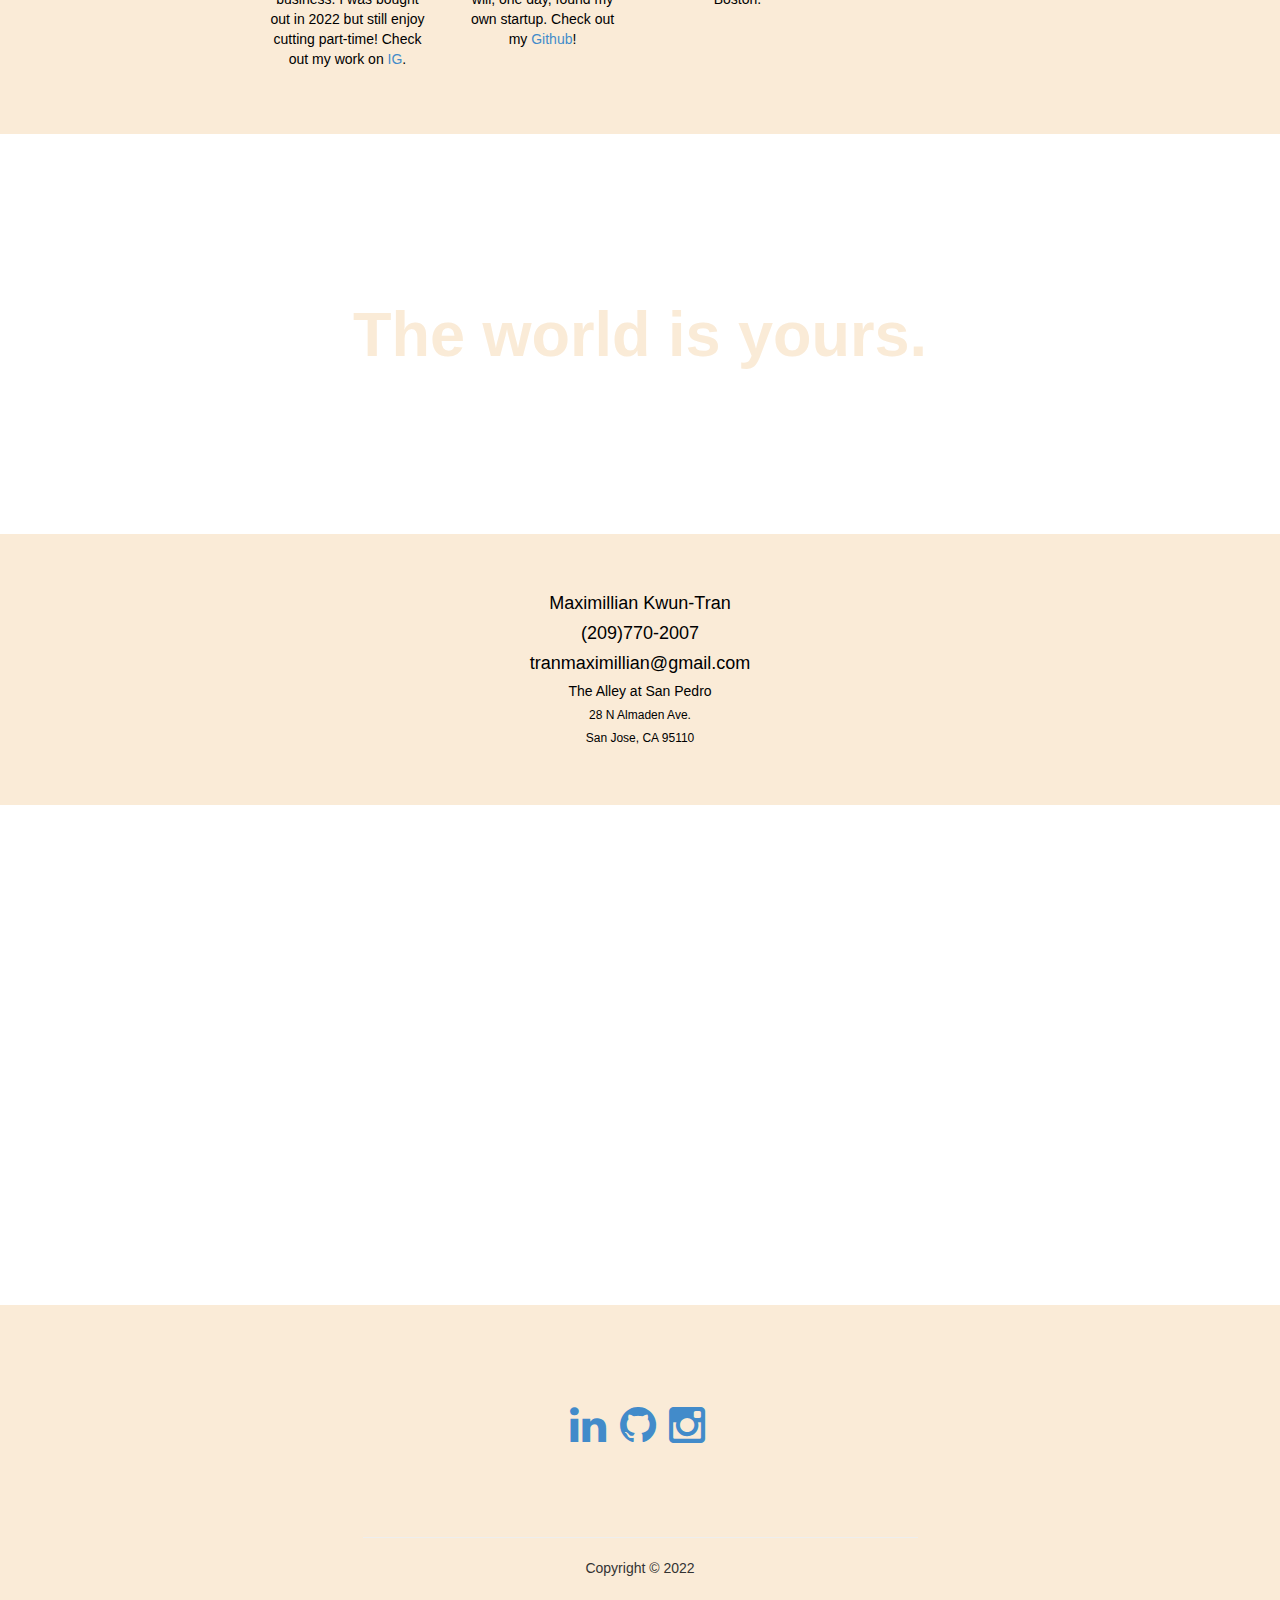
==== commit e8d9b1f8: "Booking update" ====
--- a/index.html
+++ b/index.html
@@ -6,38 +6,184 @@
     <meta name="description" content="">
     <meta name="author" content="">
 
-    <title>Notice</title>
+    <title>Max The Creator</title>
 
-    <link href="css/responsive-notice.css" rel="stylesheet">
     <link href="css/bootstrap.css" rel="stylesheet">
     <link href="css/website.css" rel="stylesheet">
     <link href="font-awesome/css/font-awesome.min.css" rel="stylesheet">
 
   </head>
 
-  <body style="background-color:antiquewhite;">
-    <div>
-      <h2>
-        NOTICE:
-      </h2>
-      <p>
-          I have sold my share of The Parlor of Silicon Valley,
-          and I have begun my career as a full-time software engineer. My last day
-          at The Parlor will be Monday, Sept 5.
-      </p>
-      <p>
-          After I conclude my tenure at The Parlor, I will be off from Sept 6 through Sept 14.
-      </p>
-      <p>
-        Starting Sept 15, I will only be cutting two days a week at a private location in Downtown SJ.
-        Please text/DM me after you book to confirm the address. 
-      </p>
-      <a style="text-align: center;" href="appointment.html" class="btn btn-default btn-lg">Click to continue</a>
+  <body>
+
+    <!-- Side Menu -->
+    <a id="menu-toggle" href="#" class="btn btn-primary btn-lg toggle"><i class="fa fa-bars"></i></a>
+    <div id="sidebar-wrapper">
+      <ul class="sidebar-nav">
+        <a id="menu-close" href="#" class="btn btn-default btn-lg pull-right toggle"><i class="fa fa-times"></i></a>
+        <li class="sidebar-brand"><a href="http://startbootstrap.com">Hello!</a></li>
+        <li><a href="#top">Home</a></li>
+        <li><a href="#intro">Intro</a></li>
+        <li><a href="#about">About Me</a></li>
+        <li><a href="#contact">Contact</a></li>
+      </ul>
     </div>
+    <!-- /Side Menu -->
+  
+    <!-- Full Page Image Header Area -->
+    <div id="top" class="header">
+      <div class="vert-text">
+        <h1>@theundefaded</h1>
+        <h3> Creator, Barber, Engineer</h3>
+        <a href="https://theundefaded.as.me/schedule.php" class="btn btn-default btn-lg">Appointments Here!</a>
+      </div>
+    </div>
+    <!-- /Full Page Image Header Area -->
+  
+    <!-- Intro -->
+    <div id="intro" class="intro">
+      <div class="container">
+        <div class="row">
+          <div class="col-md-6 col-md-offset-3 text-center">
+            <h2>Hi, my name is Max. Welcome to my domain!</h2>
+            <p class="lead"> I'm happy to work with you and share ideas. Let's create.</p>
+          </div>
+        </div>
+      </div>
+    </div>
+    <!-- /Intro -->
+  
+    <!-- About Me -->
+    <div id="about" class="about">
+      <div class="container">
+        <div class="row">
+          <div class="col-md-4 col-md-offset-4 text-center">
+            <h2>About Me</h2>
+            <hr>
+          </div>
+        </div>
+        <div class="row">
+          <div class="col-md-2 col-md-offset-2 text-center">
+            <div class="about-item">
+              <i class="about-icon fa fa-scissors"></i>
+              <h4>Barbering</h4>
+              <p>I have been working professionally in as a barber in San Jose since 2017. In 2021, I founded The Parlor of Silicon Valley, my first small business. I was bought out in 2022 but still enjoy cutting part-time! Check out my work on <a href="https://www.instagram.com/theundefaded/">IG</a>.</p>
+            </div>
+          </div>
+          <div class="col-md-2 text-center">
+            <div class="about-item">
+              <i class="about-icon fa fa-code"></i>
+              <h4>Software Engineering</h4>
+              <p>I discovered my passion for engineering while starting to develop my own personal applications and bots in my free-time. I will, one day, found my own startup. Check out my <a href="https://github.com/Max-The-Creator">Github</a>!</p>
+            </div>
+          </div>
+          <div class="col-md-2 text-center">
+            <div class="about-item">
+              <i class="about-icon fa fa-play-circle"></i>
+              <h4>Sports</h4>
+              <p>I love both watching and playing sports. I am an avid Red Sox, Celtics, and Patriots fan. Going to live games is one of my favorite pastimes. Go Boston.</p>
+            </div>
+          </div>
+          <div class="col-md-2 text-center">
+            <div class="about-item">
+              <i class="about-icon fa fa-smile-o"></i>
+              <h4>Activities</h4>
+              <p>My other passions are just enjoying culture in general. I love traveling, sneakers, style, video games, and most importantly, food.</p>
+            </div>
+          </div>
+        </div>
+      </div>
+    </div>
+    <!-- /About Me -->
+
+    <!-- Callout -->
+    <div class="callout">
+      <div class="vert-text">
+        <h1>The world is yours.</h1>
+      </div>
+    </div>
+    <!-- /Callout -->
+
+    <!-- Contact -->
+    <div class="call-to-action">
+      <div class="container">
+        <div class="row">
+          <div class="col-md-6 col-md-offset-3 text-center">
+            <h4>Maximillian Kwun-Tran</h4>
+            <h4>(209)770-2007</h4>
+            <h4>tranmaximillian@gmail.com</h4>
+            <h5>The Alley at San Pedro</h5>
+            <h6>28 N Almaden Ave.</h6>
+            <h6>San Jose, CA 95110</h6>
+          </div>
+        </div>
+      </div>
+    </div>
+    <!-- /Contact -->
+
+    <!-- Map -->
+    <div id="contact" class="map">
+      <iframe width="100%" height="100%" frameborder="0" scrolling="no" marginheight="0" marginwidth="0" src="https://www.google.com/maps/embed?pb=!1m18!1m12!1m3!1d375.364272400602!2d-121.89425583005348!3d37.33539649917145!2m3!1f0!2f0!3f0!3m2!1i1024!2i768!4f13.1!3m3!1m2!1s0x808fcd94f600431b%3A0x35ed8a2bc87fba81!2sModera%20San%20Pedro%20Square!5e0!3m2!1sen!2sus!4v1662012801675!5m2!1sen!2sus"></iframe><br /><small><a href="https://www.google.com/maps/place/Modera+San+Pedro+Square/@37.3353965,-121.8942558,20.08z/data=!4m8!1m2!2m1!1sthe+alley+at+san+pedro+square!3m4!1s0x808fcd94f600431b:0x35ed8a2bc87fba81!8m2!3d37.3353712!4d-121.8939199"></a></small></iframe>
+    </div>
+    <!-- /Map -->
+    
+    <!-- Footer -->
+    <footer>
+      <div class="container">
+        <div class="row">
+          <div class="col-md-6 col-md-offset-3 text-center">
+            <ul class="list-inline">
+              <li><a href="https://www.linkedin.com/in/maximillian-kwun-tran-850946116/" class="fa fa-linkedin fa-3x"></a></li>
+              <li><a href="https://github.com/Max-The-Creator" class="fa fa-github fa-3x"></a></li>
+              <li><a href="https://www.instagram.com/theundefaded/" class="fa fa-instagram fa-3x"></a></li>
+            </ul>
+            <div class="top-scroll">
+              <a href="#top"><i class="fa fa-circle-arrow-up scroll fa-4x"></i></a>
+            </div>
+            <hr>
+            <p>Copyright &copy; 2022</p>
+          </div>
+        </div>
+      </div>
+    </footer>
+    <!-- /Footer -->
+
+    <!-- JavaScript -->
+    <script src="js/jquery-1.10.2.js"></script>
+    <script src="js/bootstrap.js"></script>
+
+    <!-- Scrolling and Menu -->
+    <script>
+        $("#menu-close").click(function(e) {
+            e.preventDefault();
+            $("#sidebar-wrapper").toggleClass("active");
+        });
+    </script>
+    <script>
+        $("#menu-toggle").click(function(e) {
+            e.preventDefault();
+            $("#sidebar-wrapper").toggleClass("active");
+        });
+    </script>
+    <script>
+      $(function() {
+        $('a[href*=#]:not([href=#])').click(function() {
+          if (location.pathname.replace(/^\//,'') == this.pathname.replace(/^\//,'') 
+            || location.hostname == this.hostname) {
+
+            var target = $(this.hash);
+            target = target.length ? target : $('[name=' + this.hash.slice(1) +']');
+            if (target.length) {
+              $('html,body').animate({
+                scrollTop: target.offset().top
+              }, 1000);
+              return false;
+            }
+          }
+        });
+      });
+    </script>
+
   </body>
 
-
-
-
-
-  </html>+</html>